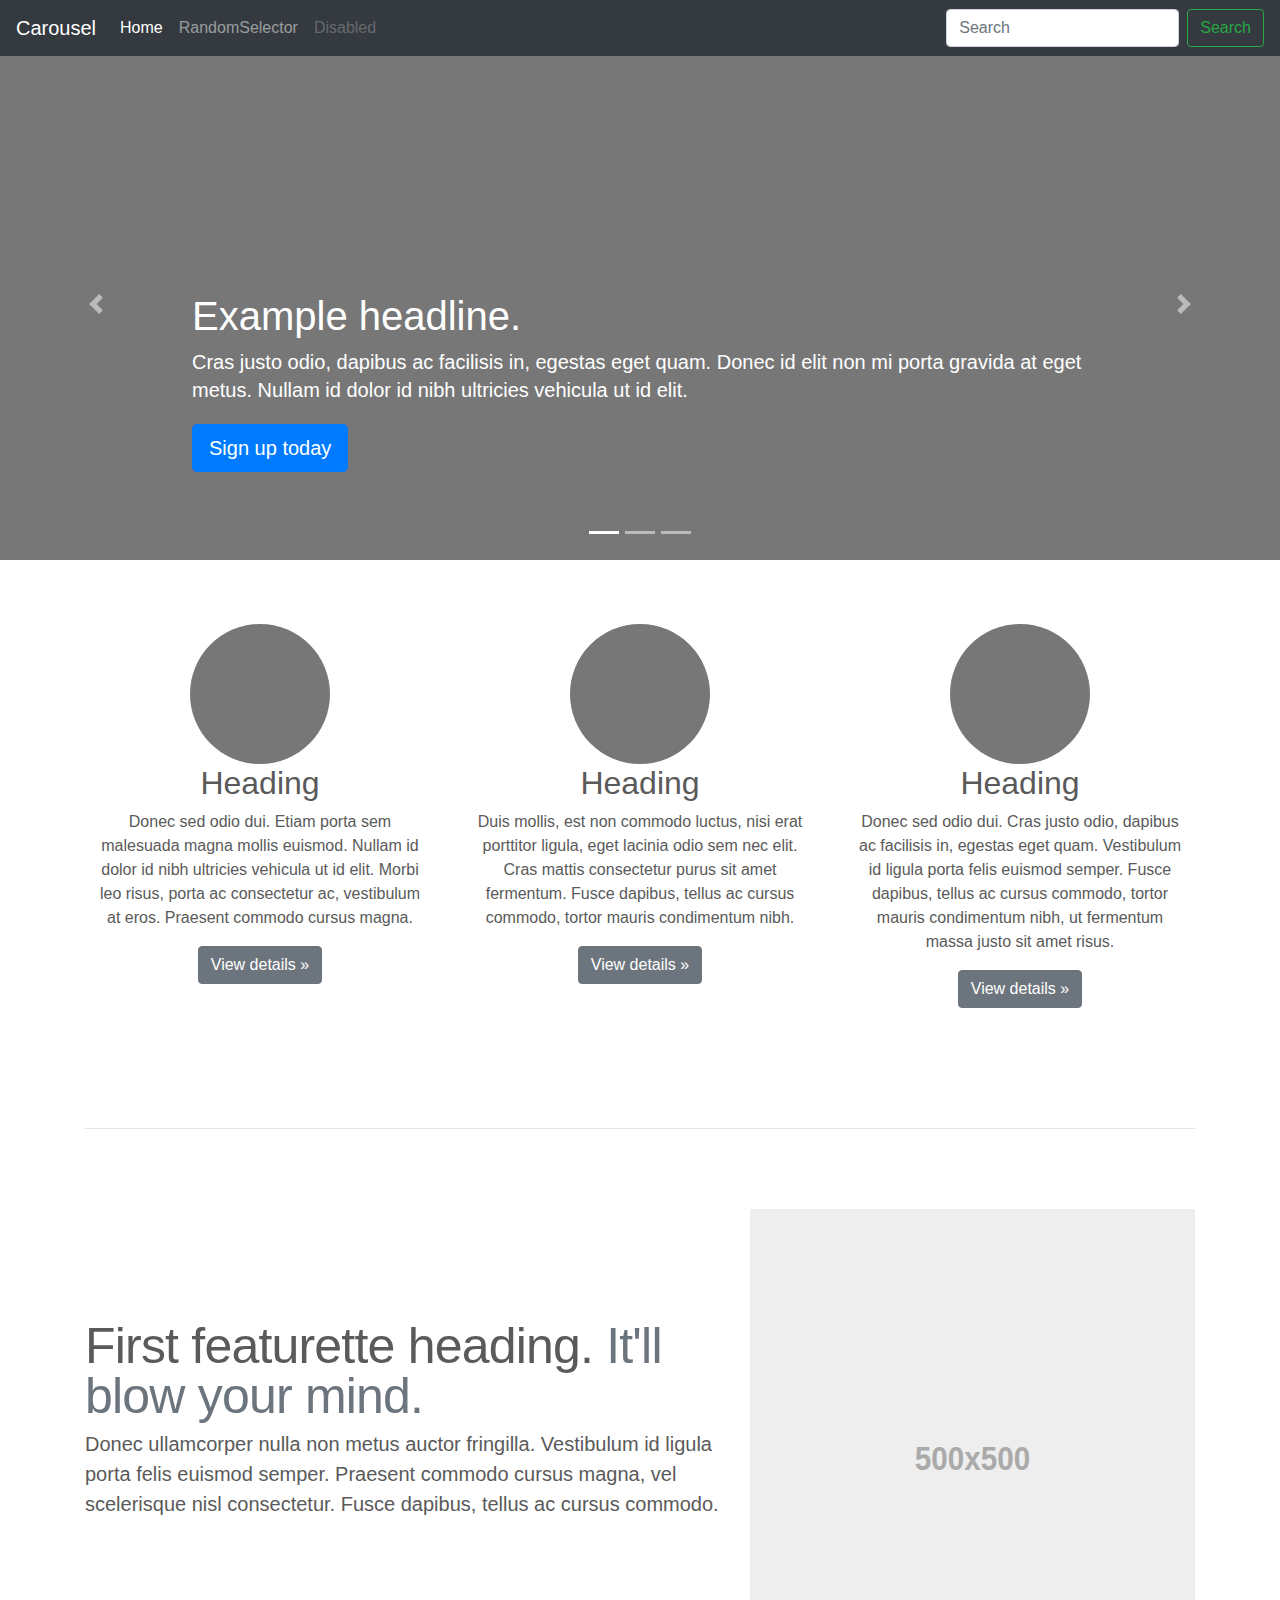
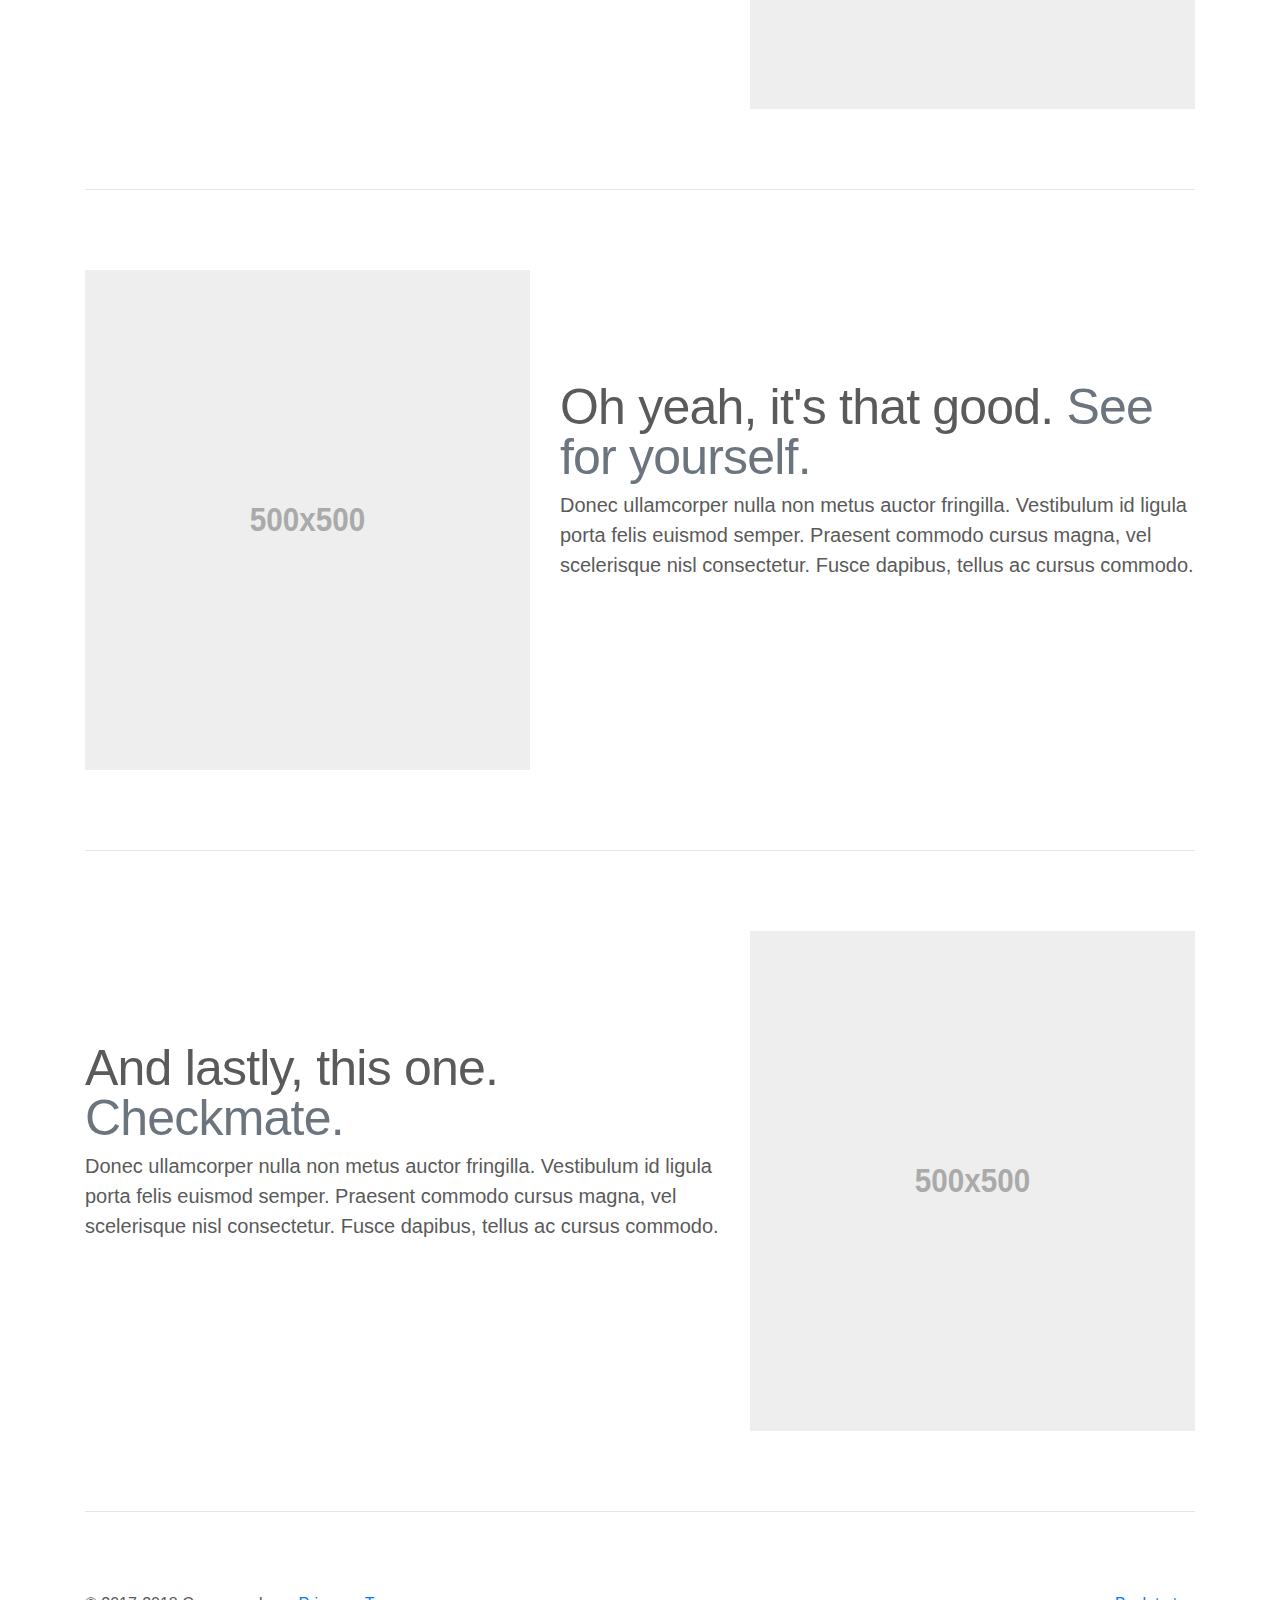
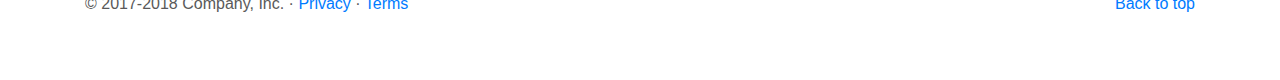
==== index.html @ 3bf3afee "first commit" ====
<!doctype html>
<html lang="en">
  <head>
    <meta charset="utf-8">
    <meta name="viewport" content="width=device-width, initial-scale=1, shrink-to-fit=no">
    <meta name="description" content="">
    <meta name="author" content="">
    <link rel="icon" href="favicon.ico">

    <title>Carousel Template for Bootstrap</title>

    <!-- Bootstrap core CSS -->
    <link href="dist/css/bootstrap.min.css" rel="stylesheet">

    <!-- Custom styles for this template -->
    <link href="carousel.css" rel="stylesheet">
  </head>
  <body>

    <header>
      <nav class="navbar navbar-expand-md navbar-dark fixed-top bg-dark">
        <a class="navbar-brand" href="#">Carousel</a>
        <button class="navbar-toggler" type="button" data-toggle="collapse" data-target="#navbarCollapse" aria-controls="navbarCollapse" aria-expanded="false" aria-label="Toggle navigation">
          <span class="navbar-toggler-icon"></span>
        </button>
        <div class="collapse navbar-collapse" id="navbarCollapse">
          <ul class="navbar-nav mr-auto">
            <li class="nav-item active">
              <a class="nav-link" href="#">Home <span class="sr-only">(current)</span></a>
            </li>
            <li class="nav-item">
              <a class="nav-link" href="random_selector.html">RandomSelector</a>
            </li>
            <li class="nav-item">
              <a class="nav-link disabled" href="#">Disabled</a>
            </li>
          </ul>
          <form class="form-inline mt-2 mt-md-0">
            <input class="form-control mr-sm-2" type="text" placeholder="Search" aria-label="Search">
            <button class="btn btn-outline-success my-2 my-sm-0" type="submit">Search</button>
          </form>
        </div>
      </nav>
    </header>

    <main role="main">

      <div id="myCarousel" class="carousel slide" data-ride="carousel">
        <ol class="carousel-indicators">
          <li data-target="#myCarousel" data-slide-to="0" class="active"></li>
          <li data-target="#myCarousel" data-slide-to="1"></li>
          <li data-target="#myCarousel" data-slide-to="2"></li>
        </ol>
        <div class="carousel-inner">
          <div class="carousel-item active">
            <img class="first-slide" src="[data-uri]" alt="First slide">
            <div class="container">
              <div class="carousel-caption text-left">
                <h1>Example headline.</h1>
                <p>Cras justo odio, dapibus ac facilisis in, egestas eget quam. Donec id elit non mi porta gravida at eget metus. Nullam id dolor id nibh ultricies vehicula ut id elit.</p>
                <p><a class="btn btn-lg btn-primary" href="#" role="button">Sign up today</a></p>
              </div>
            </div>
          </div>
          <div class="carousel-item">
            <img class="second-slide" src="[data-uri]" alt="Second slide">
            <div class="container">
              <div class="carousel-caption">
                <h1>Another example headline.</h1>
                <p>Cras justo odio, dapibus ac facilisis in, egestas eget quam. Donec id elit non mi porta gravida at eget metus. Nullam id dolor id nibh ultricies vehicula ut id elit.</p>
                <p><a class="btn btn-lg btn-primary" href="#" role="button">Learn more</a></p>
              </div>
            </div>
          </div>
          <div class="carousel-item">
            <img class="third-slide" src="[data-uri]" alt="Third slide">
            <div class="container">
              <div class="carousel-caption text-right">
                <h1>One more for good measure.</h1>
                <p>Cras justo odio, dapibus ac facilisis in, egestas eget quam. Donec id elit non mi porta gravida at eget metus. Nullam id dolor id nibh ultricies vehicula ut id elit.</p>
                <p><a class="btn btn-lg btn-primary" href="#" role="button">Browse gallery</a></p>
              </div>
            </div>
          </div>
        </div>
        <a class="carousel-control-prev" href="#myCarousel" role="button" data-slide="prev">
          <span class="carousel-control-prev-icon" aria-hidden="true"></span>
          <span class="sr-only">Previous</span>
        </a>
        <a class="carousel-control-next" href="#myCarousel" role="button" data-slide="next">
          <span class="carousel-control-next-icon" aria-hidden="true"></span>
          <span class="sr-only">Next</span>
        </a>
      </div>


      <!-- Marketing messaging and featurettes
      ================================================== -->
      <!-- Wrap the rest of the page in another container to center all the content. -->

      <div class="container marketing">

        <!-- Three columns of text below the carousel -->
        <div class="row">
          <div class="col-lg-4">
            <img class="rounded-circle" src="[data-uri]" alt="Generic placeholder image" width="140" height="140">
            <h2>Heading</h2>
            <p>Donec sed odio dui. Etiam porta sem malesuada magna mollis euismod. Nullam id dolor id nibh ultricies vehicula ut id elit. Morbi leo risus, porta ac consectetur ac, vestibulum at eros. Praesent commodo cursus magna.</p>
            <p><a class="btn btn-secondary" href="#" role="button">View details &raquo;</a></p>
          </div><!-- /.col-lg-4 -->
          <div class="col-lg-4">
            <img class="rounded-circle" src="[data-uri]" alt="Generic placeholder image" width="140" height="140">
            <h2>Heading</h2>
            <p>Duis mollis, est non commodo luctus, nisi erat porttitor ligula, eget lacinia odio sem nec elit. Cras mattis consectetur purus sit amet fermentum. Fusce dapibus, tellus ac cursus commodo, tortor mauris condimentum nibh.</p>
            <p><a class="btn btn-secondary" href="#" role="button">View details &raquo;</a></p>
          </div><!-- /.col-lg-4 -->
          <div class="col-lg-4">
            <img class="rounded-circle" src="[data-uri]" alt="Generic placeholder image" width="140" height="140">
            <h2>Heading</h2>
            <p>Donec sed odio dui. Cras justo odio, dapibus ac facilisis in, egestas eget quam. Vestibulum id ligula porta felis euismod semper. Fusce dapibus, tellus ac cursus commodo, tortor mauris condimentum nibh, ut fermentum massa justo sit amet risus.</p>
            <p><a class="btn btn-secondary" href="#" role="button">View details &raquo;</a></p>
          </div><!-- /.col-lg-4 -->
        </div><!-- /.row -->


        <!-- START THE FEATURETTES -->

        <hr class="featurette-divider">

        <div class="row featurette">
          <div class="col-md-7">
            <h2 class="featurette-heading">First featurette heading. <span class="text-muted">It'll blow your mind.</span></h2>
            <p class="lead">Donec ullamcorper nulla non metus auctor fringilla. Vestibulum id ligula porta felis euismod semper. Praesent commodo cursus magna, vel scelerisque nisl consectetur. Fusce dapibus, tellus ac cursus commodo.</p>
          </div>
          <div class="col-md-5">
            <img class="featurette-image img-fluid mx-auto" data-src="holder.js/500x500/auto" alt="Generic placeholder image">
          </div>
        </div>

        <hr class="featurette-divider">

        <div class="row featurette">
          <div class="col-md-7 order-md-2">
            <h2 class="featurette-heading">Oh yeah, it's that good. <span class="text-muted">See for yourself.</span></h2>
            <p class="lead">Donec ullamcorper nulla non metus auctor fringilla. Vestibulum id ligula porta felis euismod semper. Praesent commodo cursus magna, vel scelerisque nisl consectetur. Fusce dapibus, tellus ac cursus commodo.</p>
          </div>
          <div class="col-md-5 order-md-1">
            <img class="featurette-image img-fluid mx-auto" data-src="holder.js/500x500/auto" alt="Generic placeholder image">
          </div>
        </div>

        <hr class="featurette-divider">

        <div class="row featurette">
          <div class="col-md-7">
            <h2 class="featurette-heading">And lastly, this one. <span class="text-muted">Checkmate.</span></h2>
            <p class="lead">Donec ullamcorper nulla non metus auctor fringilla. Vestibulum id ligula porta felis euismod semper. Praesent commodo cursus magna, vel scelerisque nisl consectetur. Fusce dapibus, tellus ac cursus commodo.</p>
          </div>
          <div class="col-md-5">
            <img class="featurette-image img-fluid mx-auto" data-src="holder.js/500x500/auto" alt="Generic placeholder image">
          </div>
        </div>

        <hr class="featurette-divider">

        <!-- /END THE FEATURETTES -->

      </div><!-- /.container -->


      <!-- FOOTER -->
      <footer class="container">
        <p class="float-right"><a href="#">Back to top</a></p>
        <p>&copy; 2017-2018 Company, Inc. &middot; <a href="#">Privacy</a> &middot; <a href="#">Terms</a></p>
      </footer>
    </main>

    <!-- Bootstrap core JavaScript
    ================================================== -->
    <!-- Placed at the end of the document so the pages load faster -->
    <script src="https://code.jquery.com/jquery-3.3.1.slim.min.js" integrity="sha384-q8i/X+965DzO0rT7abK41JStQIAqVgRVzpbzo5smXKp4YfRvH+8abtTE1Pi6jizo" crossorigin="anonymous"></script>
    <script>window.jQuery || document.write('<script src="assets/js/vendor/jquery-slim.min.js"><\/script>')</script>
    <script src="assets/js/vendor/popper.min.js"></script>
    <script src="dist/js/bootstrap.min.js"></script>
    <!-- Just to make our placeholder images work. Don't actually copy the next line! -->
    <script src="assets/js/vendor/holder.min.js"></script>
  </body>
</html>
---- carousel.css ----
/* GLOBAL STYLES
-------------------------------------------------- */
/* Padding below the footer and lighter body text */

body {
  padding-top: 3rem;
  padding-bottom: 3rem;
  color: #5a5a5a;
}


/* CUSTOMIZE THE CAROUSEL
-------------------------------------------------- */

/* Carousel base class */
.carousel {
  margin-bottom: 4rem;
}
/* Since positioning the image, we need to help out the caption */
.carousel-caption {
  bottom: 3rem;
  z-index: 10;
}

/* Declare heights because of positioning of img element */
.carousel-item {
  height: 32rem;
  background-color: #777;
}
.carousel-item > img {
  position: absolute;
  top: 0;
  left: 0;
  min-width: 100%;
  height: 32rem;
}


/* MARKETING CONTENT
-------------------------------------------------- */

/* Center align the text within the three columns below the carousel */
.marketing .col-lg-4 {
  margin-bottom: 1.5rem;
  text-align: center;
}
.marketing h2 {
  font-weight: 400;
}
.marketing .col-lg-4 p {
  margin-right: .75rem;
  margin-left: .75rem;
}


/* Featurettes
------------------------- */

.featurette-divider {
  margin: 5rem 0; /* Space out the Bootstrap <hr> more */
}

/* Thin out the marketing headings */
.featurette-heading {
  font-weight: 300;
  line-height: 1;
  letter-spacing: -.05rem;
}


/* RESPONSIVE CSS
-------------------------------------------------- */

@media (min-width: 40em) {
  /* Bump up size of carousel content */
  .carousel-caption p {
    margin-bottom: 1.25rem;
    font-size: 1.25rem;
    line-height: 1.4;
  }

  .featurette-heading {
    font-size: 50px;
  }
}

@media (min-width: 62em) {
  .featurette-heading {
    margin-top: 7rem;
  }
}
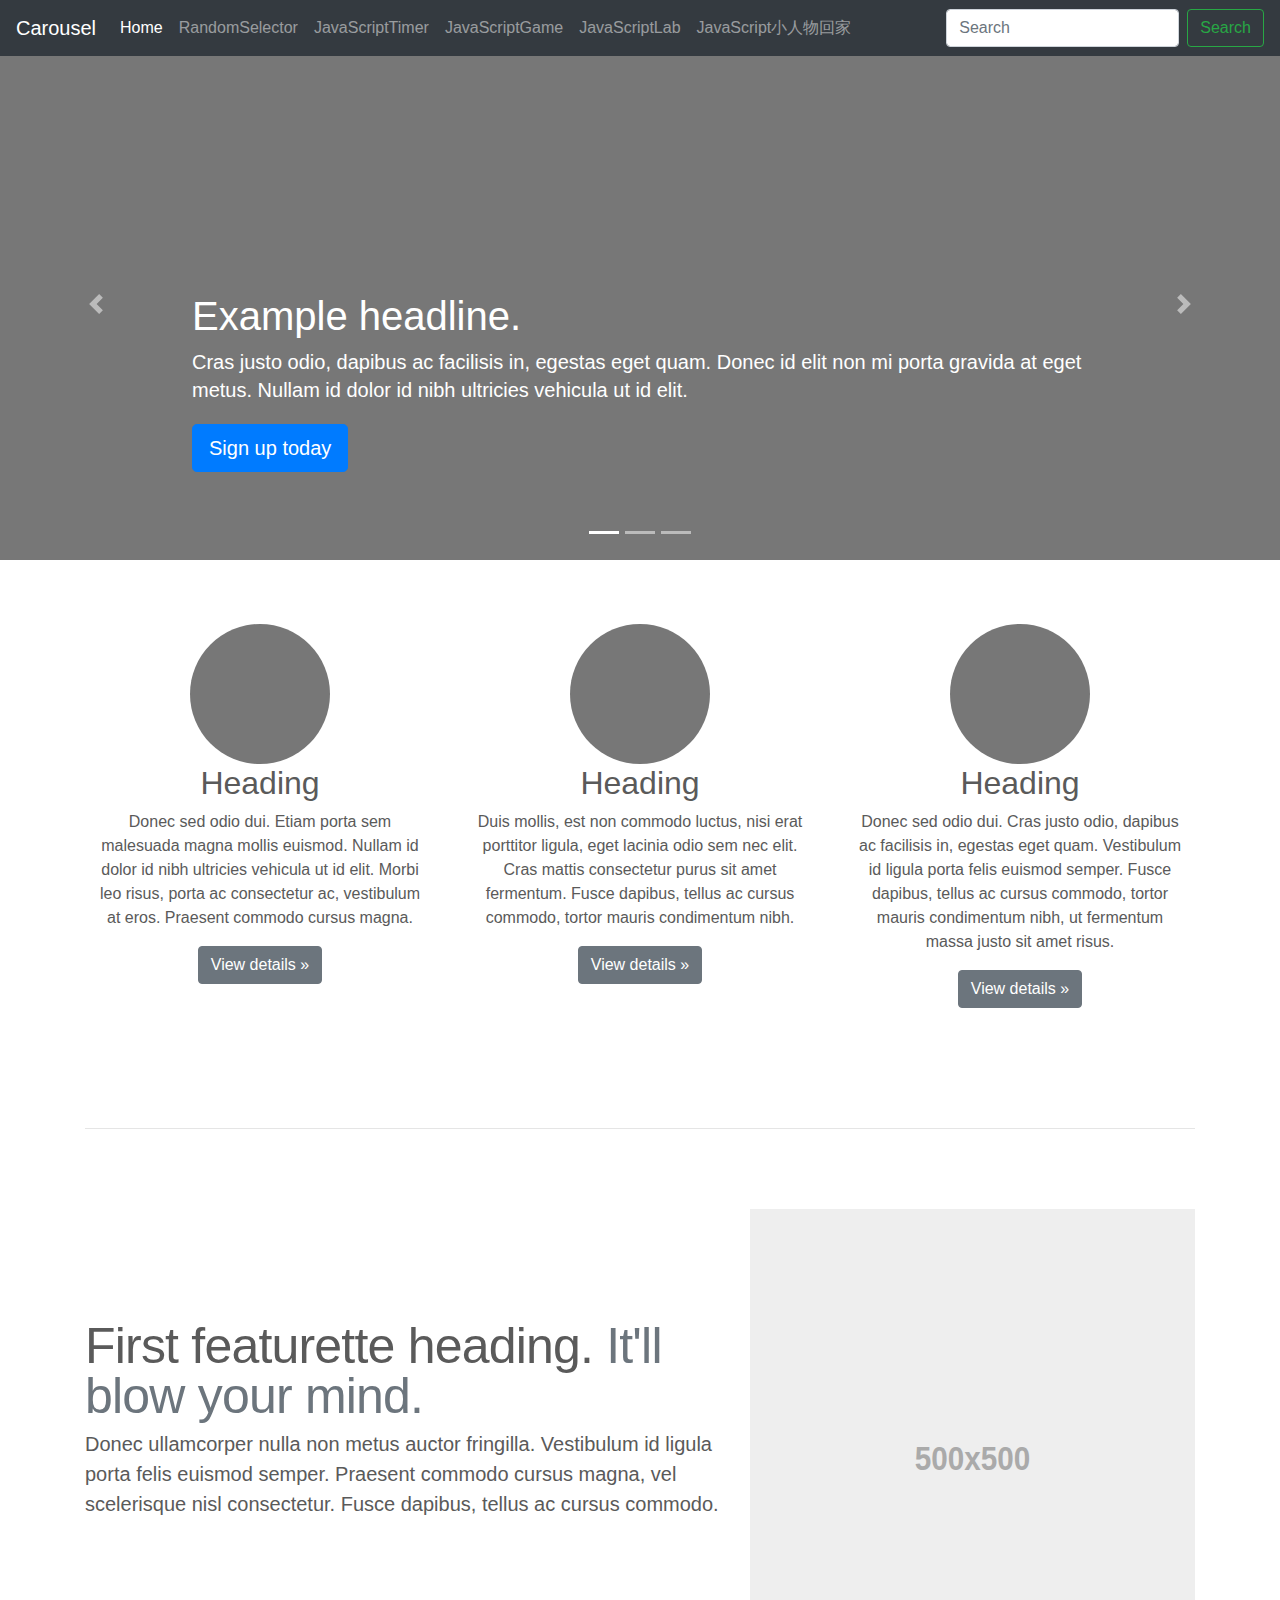
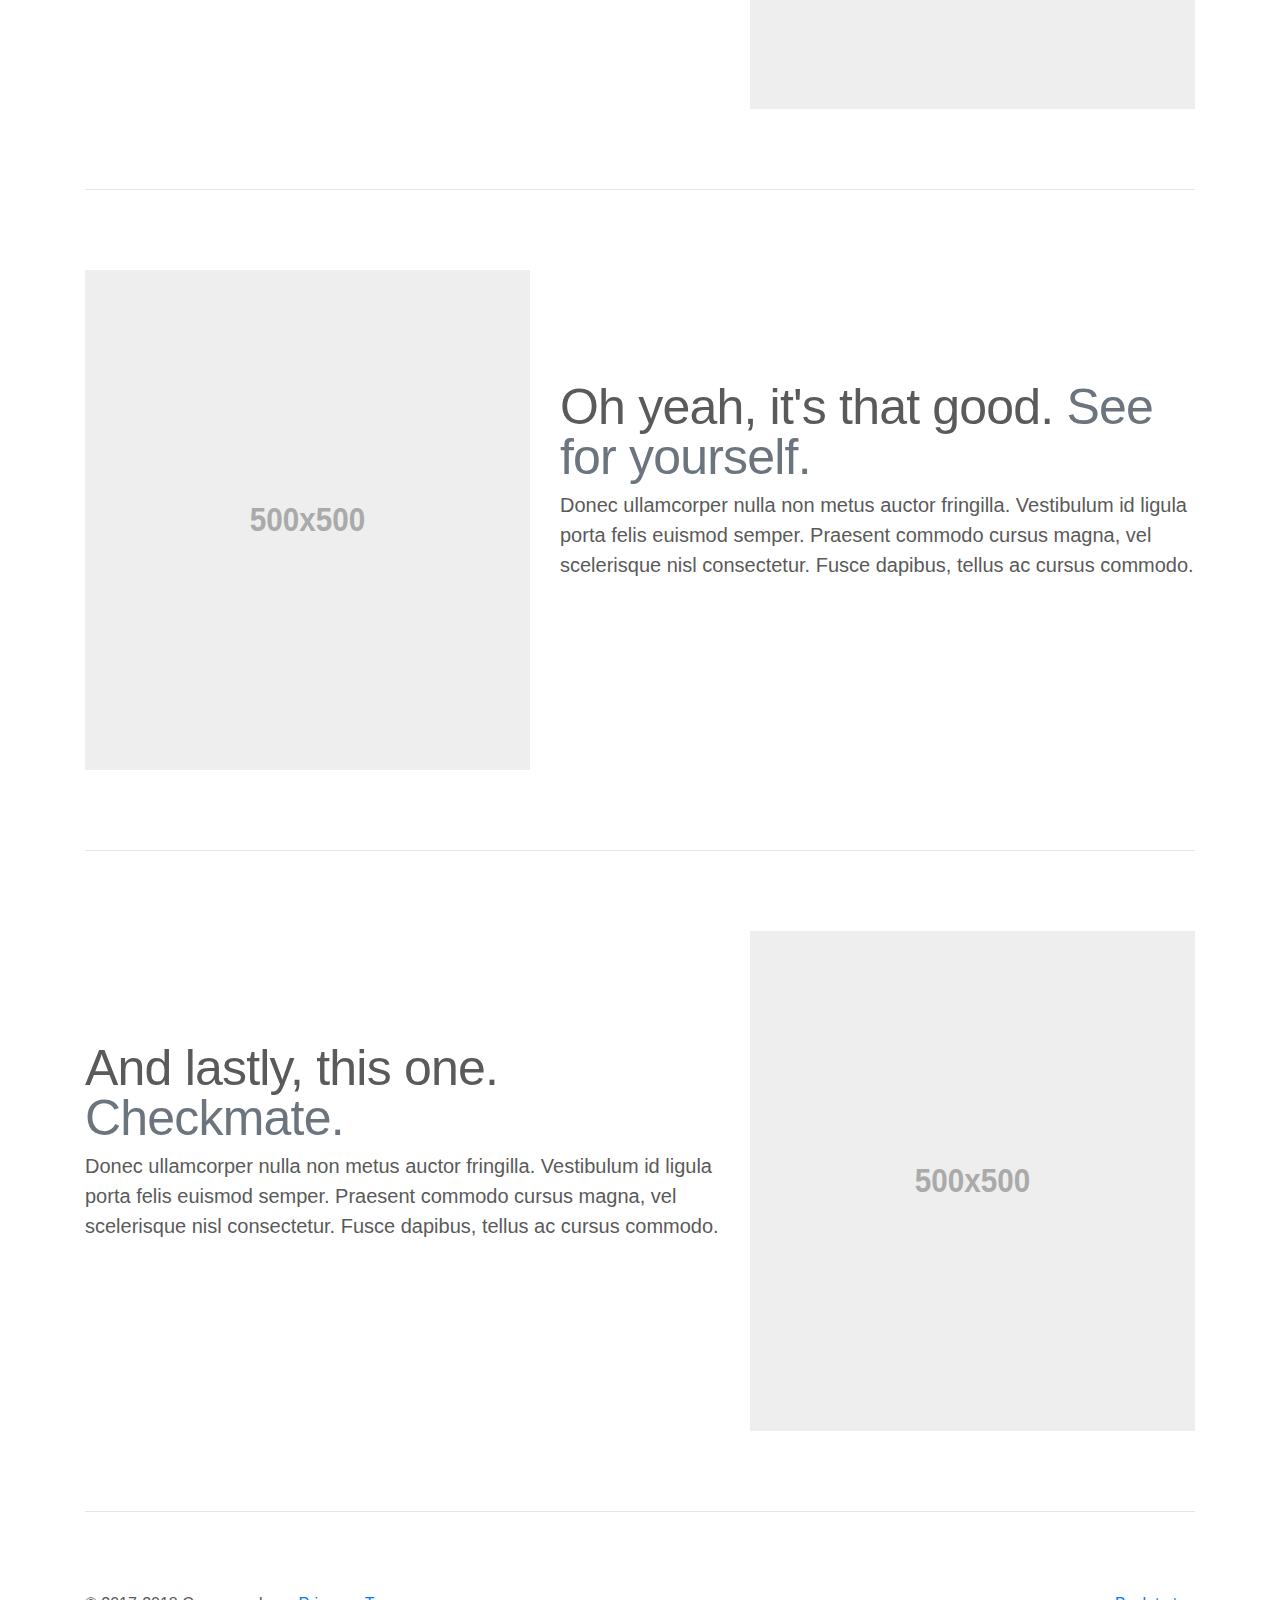
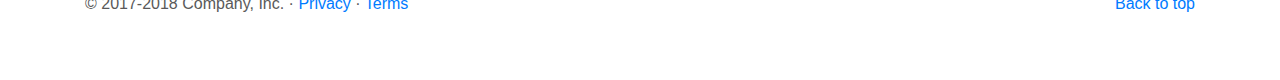
==== commit 5a2debd6: "Second commit" ====
--- a/index.html
+++ b/index.html
@@ -32,7 +32,16 @@
               <a class="nav-link" href="random_selector.html">RandomSelector</a>
             </li>
             <li class="nav-item">
-              <a class="nav-link disabled" href="#">Disabled</a>
+              <a class="nav-link" href="javascript_timer.html">JavaScriptTimer</a>
+            </li>
+            <li class="nav-item">
+              <a class="nav-link" href="javascript_game.html">JavaScriptGame</a>
+            </li>
+            <li class="nav-item">
+              <a class="nav-link" href="javascript_lab.html">JavaScriptLab</a>
+            </li>
+            <li class="nav-item">
+              <a class="nav-link" href="javascript_小人物回家.html">JavaScript小人物回家</a>
             </li>
           </ul>
           <form class="form-inline mt-2 mt-md-0">
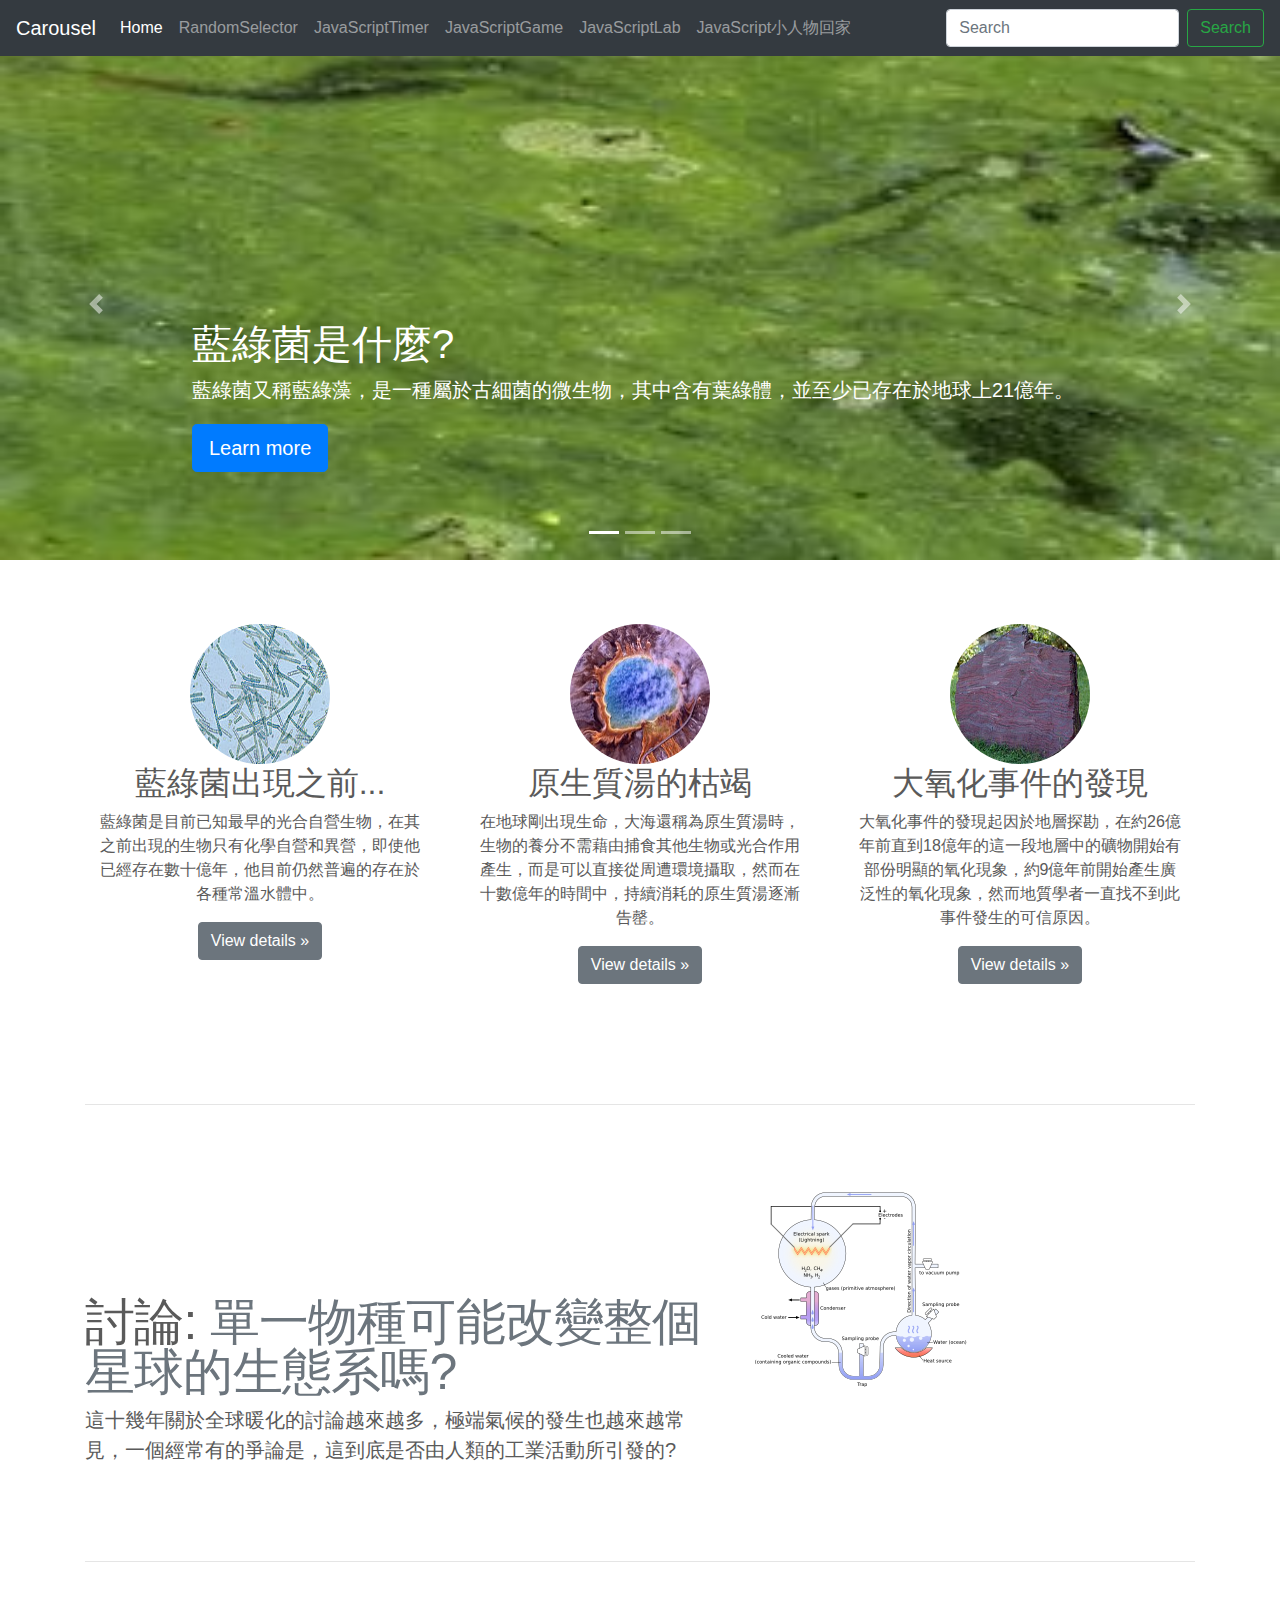
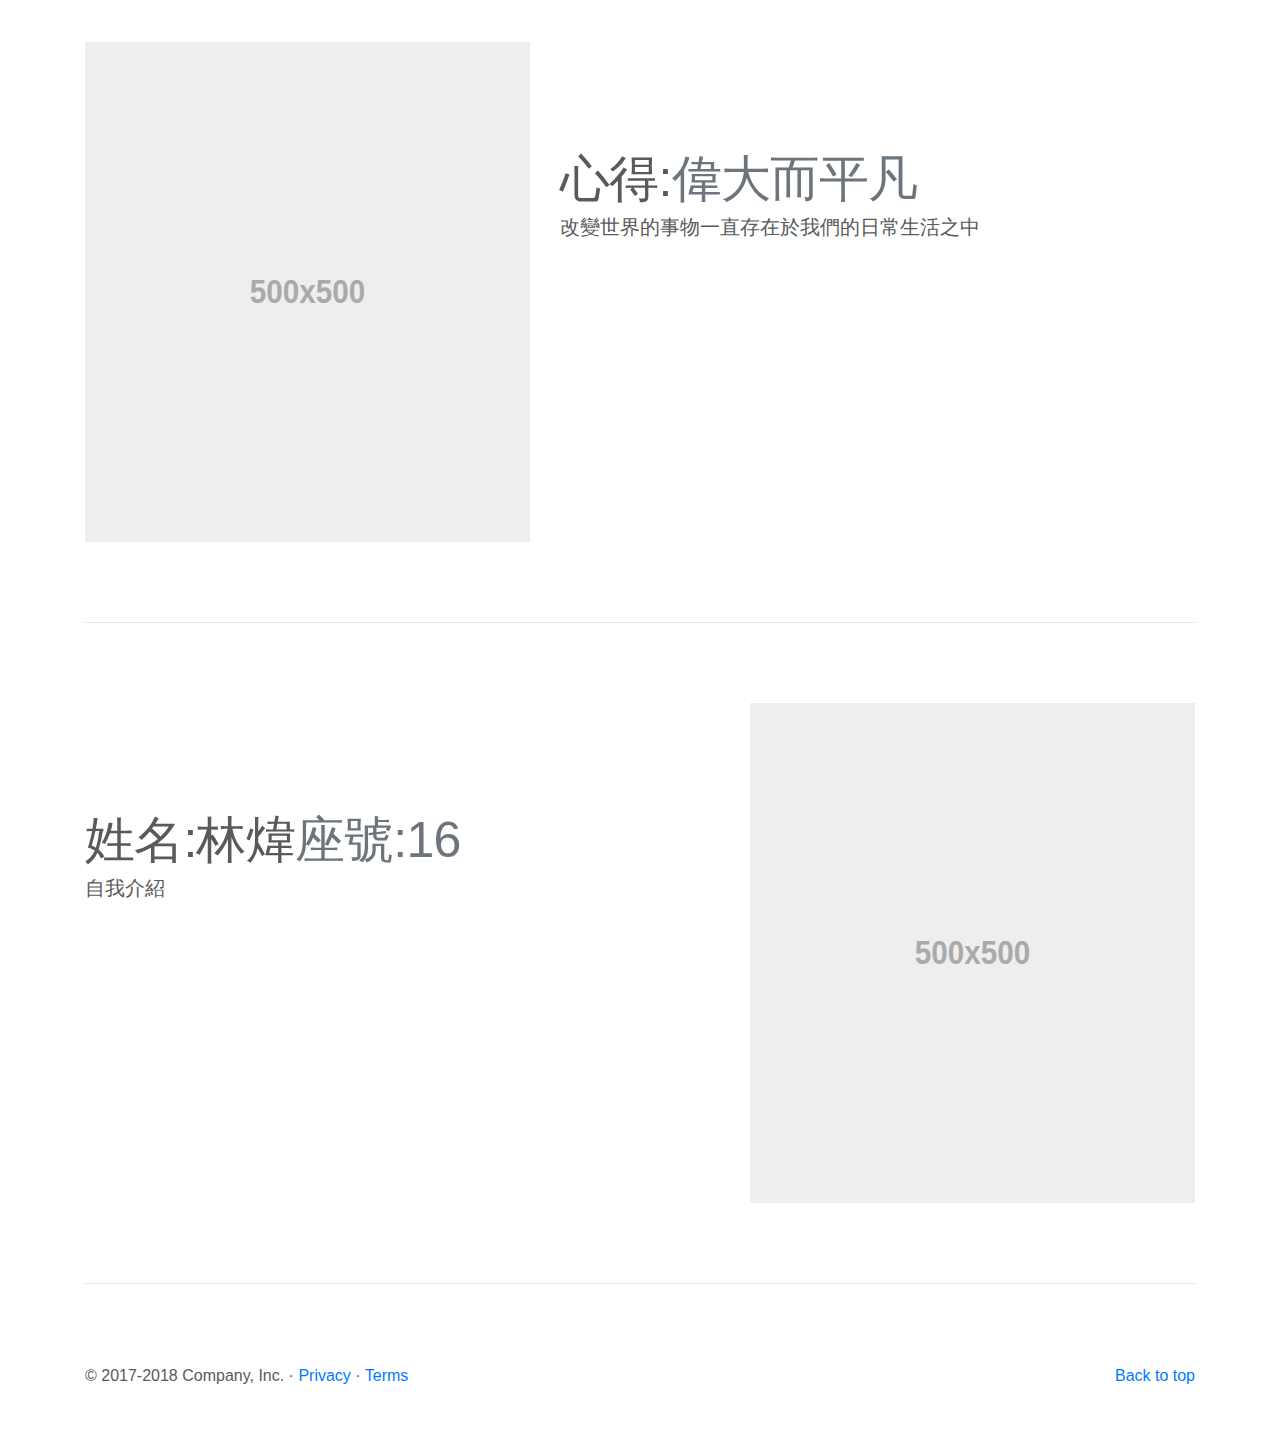
==== commit 4a7e20f2: "Add files via upload" ====
--- a/index.html
+++ b/index.html
@@ -62,32 +62,32 @@
         </ol>
         <div class="carousel-inner">
           <div class="carousel-item active">
-            <img class="first-slide" src="[data-uri]" alt="First slide">
+            <img class="first-slide" src="/Cyno.jpg" alt="First slide">
             <div class="container">
               <div class="carousel-caption text-left">
-                <h1>Example headline.</h1>
-                <p>Cras justo odio, dapibus ac facilisis in, egestas eget quam. Donec id elit non mi porta gravida at eget metus. Nullam id dolor id nibh ultricies vehicula ut id elit.</p>
-                <p><a class="btn btn-lg btn-primary" href="#" role="button">Sign up today</a></p>
-              </div>
-            </div>
-          </div>
-          <div class="carousel-item">
-            <img class="second-slide" src="[data-uri]" alt="Second slide">
-            <div class="container">
-              <div class="carousel-caption">
-                <h1>Another example headline.</h1>
-                <p>Cras justo odio, dapibus ac facilisis in, egestas eget quam. Donec id elit non mi porta gravida at eget metus. Nullam id dolor id nibh ultricies vehicula ut id elit.</p>
+                <h1>藍綠菌是什麼?</h1>
+                <p>藍綠菌又稱藍綠藻，是一種屬於古細菌的微生物，其中含有葉綠體，並至少已存在於地球上21億年。</p>
                 <p><a class="btn btn-lg btn-primary" href="#" role="button">Learn more</a></p>
               </div>
             </div>
           </div>
           <div class="carousel-item">
-            <img class="third-slide" src="[data-uri]" alt="Third slide">
+            <img class="second-slide" src="/Oxygenation.png" alt="Second slide">
+            <div class="container">
+              <div class="carousel-caption">
+                <h1>大氧化事件是什麼?</h1>
+                <p>大氧化事件為發生於26億年前的地質事件，地球大氣層中的氧氣突然增加，這起事件直接改變了地球的生態圈。</p>
+                <p><a class="btn btn-lg btn-primary" href="#" role="button">Learn more</a></p>
+              </div>
+            </div>
+          </div>
+          <div class="carousel-item">
+            <img class="third-slide" src="/Stromatolites.jpg" alt="Third slide">
             <div class="container">
               <div class="carousel-caption text-right">
-                <h1>One more for good measure.</h1>
-                <p>Cras justo odio, dapibus ac facilisis in, egestas eget quam. Donec id elit non mi porta gravida at eget metus. Nullam id dolor id nibh ultricies vehicula ut id elit.</p>
-                <p><a class="btn btn-lg btn-primary" href="#" role="button">Browse gallery</a></p>
+                <h1>兩者之間的關係--</h1>
+                <p>藍綠菌的繁殖是否直接導致了大氧化事件的發生，此推論的依據與其中的意義。</p>
+                <p><a class="btn btn-lg btn-primary" href="#" role="button">Learn more</a></p>
               </div>
             </div>
           </div>
@@ -112,21 +112,21 @@
         <!-- Three columns of text below the carousel -->
         <div class="row">
           <div class="col-lg-4">
-            <img class="rounded-circle" src="[data-uri]" alt="Generic placeholder image" width="140" height="140">
-            <h2>Heading</h2>
-            <p>Donec sed odio dui. Etiam porta sem malesuada magna mollis euismod. Nullam id dolor id nibh ultricies vehicula ut id elit. Morbi leo risus, porta ac consectetur ac, vestibulum at eros. Praesent commodo cursus magna.</p>
+            <img class="rounded-circle" src="/Cyano.jpg" alt="Generic placeholder image" width="140" height="140">
+            <h2>藍綠菌出現之前...</h2>
+            <p>藍綠菌是目前已知最早的光合自營生物，在其之前出現的生物只有化學自營和異營，即使他已經存在數十億年，他目前仍然普遍的存在於各種常溫水體中。</p>
             <p><a class="btn btn-secondary" href="#" role="button">View details &raquo;</a></p>
           </div><!-- /.col-lg-4 -->
           <div class="col-lg-4">
-            <img class="rounded-circle" src="[data-uri]" alt="Generic placeholder image" width="140" height="140">
-            <h2>Heading</h2>
-            <p>Duis mollis, est non commodo luctus, nisi erat porttitor ligula, eget lacinia odio sem nec elit. Cras mattis consectetur purus sit amet fermentum. Fusce dapibus, tellus ac cursus commodo, tortor mauris condimentum nibh.</p>
+            <img class="rounded-circle" src="/Grand_prismatic_spring.jpg" alt="Generic placeholder image" width="140" height="140">
+            <h2>原生質湯的枯竭</h2>
+            <p>在地球剛出現生命，大海還稱為原生質湯時，生物的養分不需藉由捕食其他生物或光合作用產生，而是可以直接從周遭環境攝取，然而在十數億年的時間中，持續消耗的原生質湯逐漸告罄。</p>
             <p><a class="btn btn-secondary" href="#" role="button">View details &raquo;</a></p>
           </div><!-- /.col-lg-4 -->
           <div class="col-lg-4">
-            <img class="rounded-circle" src="[data-uri]" alt="Generic placeholder image" width="140" height="140">
-            <h2>Heading</h2>
-            <p>Donec sed odio dui. Cras justo odio, dapibus ac facilisis in, egestas eget quam. Vestibulum id ligula porta felis euismod semper. Fusce dapibus, tellus ac cursus commodo, tortor mauris condimentum nibh, ut fermentum massa justo sit amet risus.</p>
+            <img class="rounded-circle" src="/Black-band_ironstone.jpg" alt="Generic placeholder image" width="140" height="140">
+            <h2>大氧化事件的發現</h2>
+            <p>大氧化事件的發現起因於地層探勘，在約26億年前直到18億年的這一段地層中的礦物開始有部份明顯的氧化現象，約9億年前開始產生廣泛性的氧化現象，然而地質學者一直找不到此事件發生的可信原因。</p>
             <p><a class="btn btn-secondary" href="#" role="button">View details &raquo;</a></p>
           </div><!-- /.col-lg-4 -->
         </div><!-- /.row -->
@@ -138,11 +138,11 @@
 
         <div class="row featurette">
           <div class="col-md-7">
-            <h2 class="featurette-heading">First featurette heading. <span class="text-muted">It'll blow your mind.</span></h2>
-            <p class="lead">Donec ullamcorper nulla non metus auctor fringilla. Vestibulum id ligula porta felis euismod semper. Praesent commodo cursus magna, vel scelerisque nisl consectetur. Fusce dapibus, tellus ac cursus commodo.</p>
+            <h2 class="featurette-heading">討論: <span class="text-muted">單一物種可能改變整個星球的生態系嗎?</span></h2>
+            <p class="lead">這十幾年關於全球暖化的討論越來越多，極端氣候的發生也越來越常見，一個經常有的爭論是，這到底是否由人類的工業活動所引發的?</p>
           </div>
           <div class="col-md-5">
-            <img class="featurette-image img-fluid mx-auto" data-src="holder.js/500x500/auto" alt="Generic placeholder image">
+            <img class="featurette-image img-fluid mx-auto" src="/Miller-Urey_experiment.png" alt="Generic placeholder image">
           </div>
         </div>
 
@@ -150,8 +150,8 @@
 
         <div class="row featurette">
           <div class="col-md-7 order-md-2">
-            <h2 class="featurette-heading">Oh yeah, it's that good. <span class="text-muted">See for yourself.</span></h2>
-            <p class="lead">Donec ullamcorper nulla non metus auctor fringilla. Vestibulum id ligula porta felis euismod semper. Praesent commodo cursus magna, vel scelerisque nisl consectetur. Fusce dapibus, tellus ac cursus commodo.</p>
+            <h2 class="featurette-heading">心得:<span class="text-muted">偉大而平凡</span></h2>
+            <p class="lead">改變世界的事物一直存在於我們的日常生活之中</p>
           </div>
           <div class="col-md-5 order-md-1">
             <img class="featurette-image img-fluid mx-auto" data-src="holder.js/500x500/auto" alt="Generic placeholder image">
@@ -162,8 +162,8 @@
 
         <div class="row featurette">
           <div class="col-md-7">
-            <h2 class="featurette-heading">And lastly, this one. <span class="text-muted">Checkmate.</span></h2>
-            <p class="lead">Donec ullamcorper nulla non metus auctor fringilla. Vestibulum id ligula porta felis euismod semper. Praesent commodo cursus magna, vel scelerisque nisl consectetur. Fusce dapibus, tellus ac cursus commodo.</p>
+            <h2 class="featurette-heading">姓名:林煒<span class="text-muted">座號:16</span></h2>
+            <p class="lead">自我介紹</p>
           </div>
           <div class="col-md-5">
             <img class="featurette-image img-fluid mx-auto" data-src="holder.js/500x500/auto" alt="Generic placeholder image">
